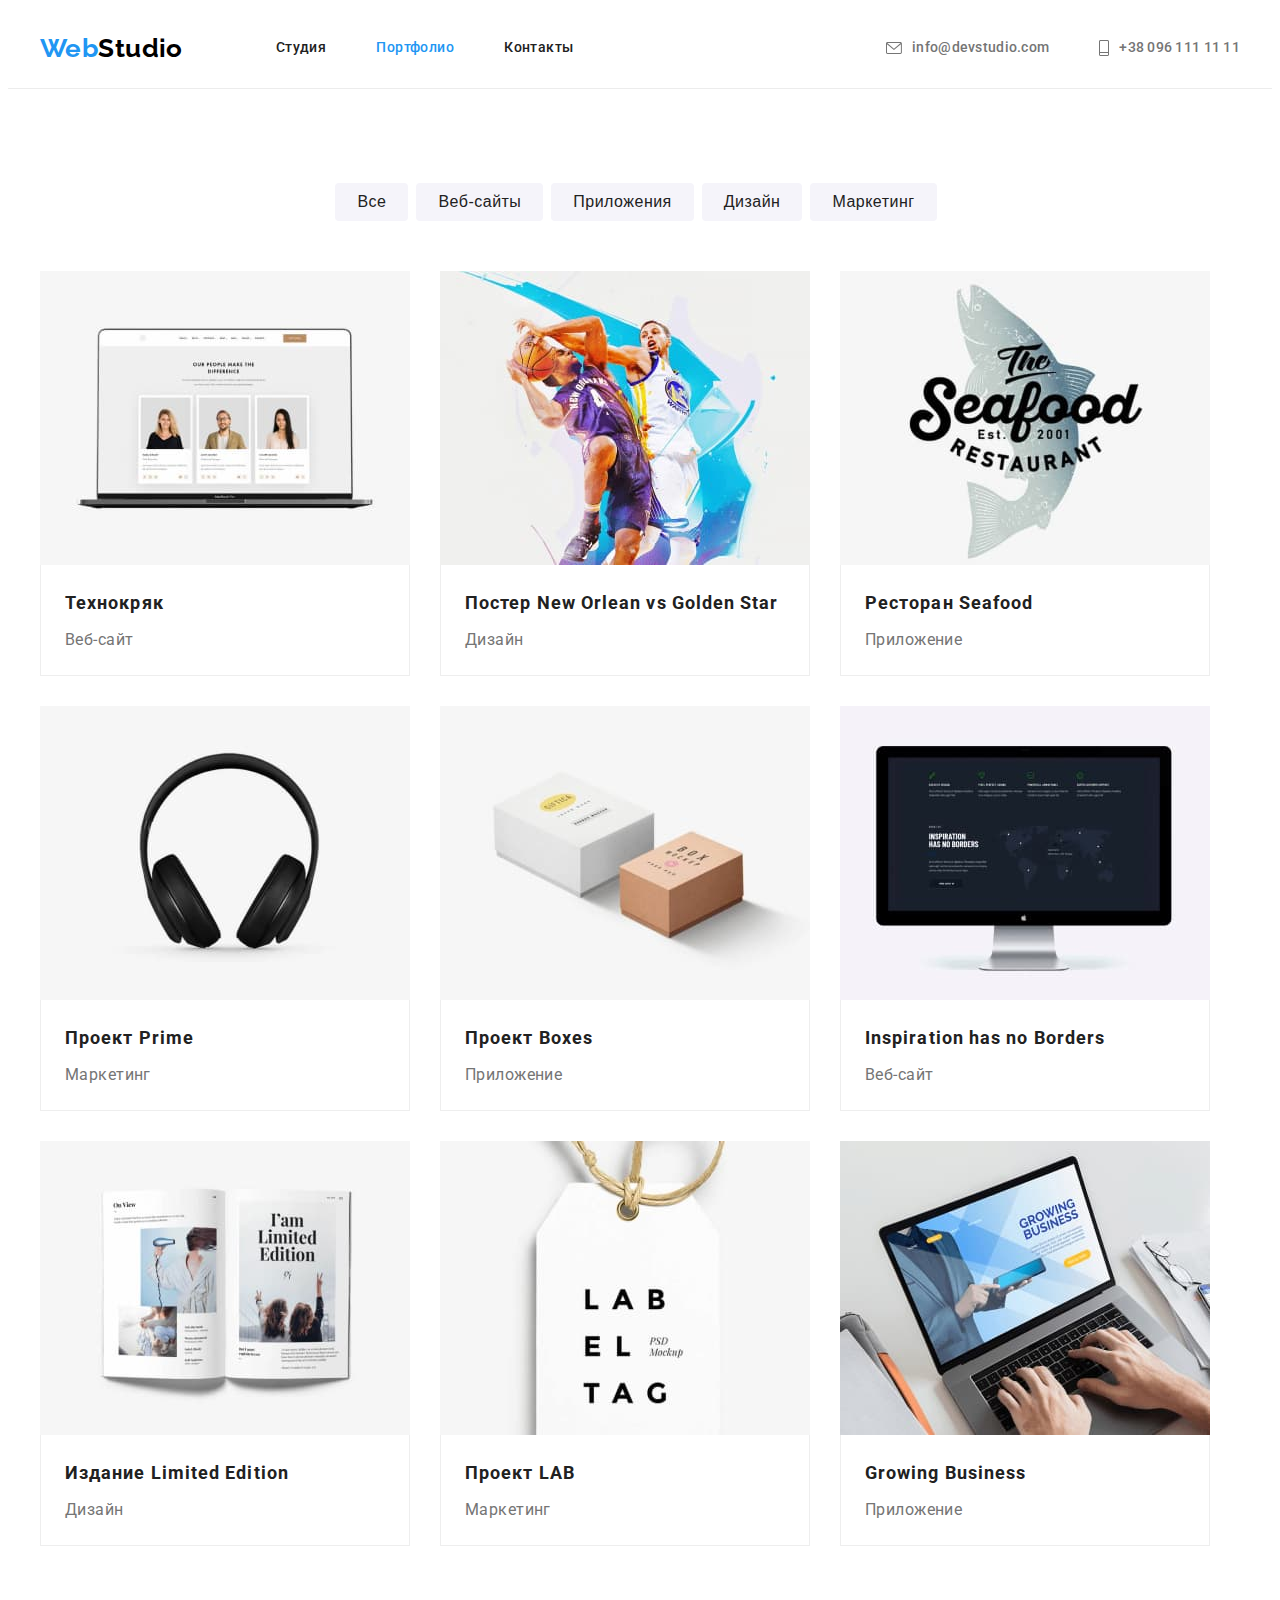
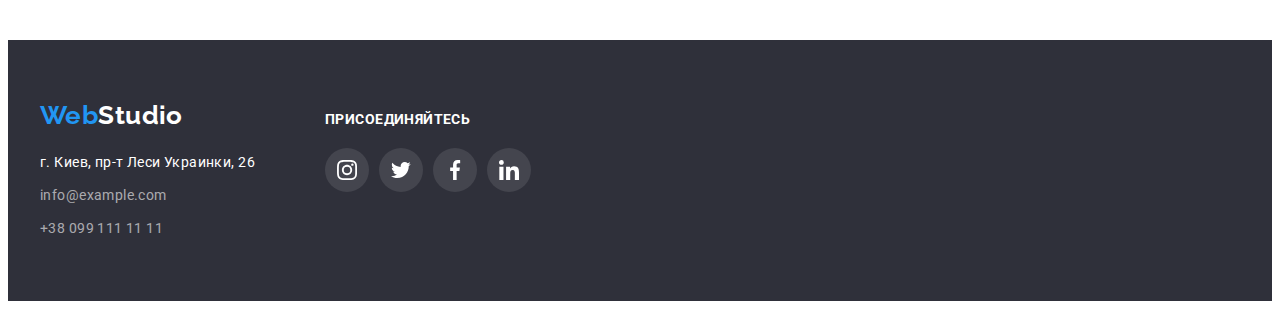
==== portfolio.html @ ec11562b "add hw-04" ====
<!DOCTYPE html>
<html lang="ru">
  <head>
    <meta charset="UTF-8" />
    <meta http-equiv="X-UA-Compatible" content="IE=edge" />
    <meta name="viewport" content="width=device-width, initial-scale=1.0" />
    <title>Портфолио</title>
    <link
      rel="stylesheet"
      href="https://cdnjs.cloudflare.com/ajax/libs/modern-normalize/1.1.0/modern-normalize.min.css"
      integrity="sha512-wpPYUAdjBVSE4KJnH1VR1HeZfpl1ub8YT/NKx4PuQ5NmX2tKuGu6U/JRp5y+Y8XG2tV+wKQpNHVUX03MfMFn9Q=="
      crossorigin="anonymous"
      referrerpolicy="no-referrer"
    />
    <link rel="preconnect" href="https://fonts.googleapis.com" />
    <link rel="preconnect" href="https://fonts.gstatic.com" crossorigin />
    <link
      href="https://fonts.googleapis.com/css2?family=Raleway:wght@700&family=Roboto:wght@400;500;900&display=swap"
      rel="stylesheet"
    />
    <link rel="stylesheet" href="./css/styles.css" />
  </head>
  <body>
    <!--Шапка-->
    <header class="header">
      <div class="container">
        <nav class="header-nav">
          <a class="logo link" href="./index.html" lang="en">
            Web<span class="logo-header">Studio</span>
          </a>
          <ul class="pages list">
            <li><a class="link" href="./index.html">Студия</a></li>
            <li><a class="link curent" href="./portfolio.html">Портфолио</a></li>
            <li><a class="link" href="">Контакты</a></li>
          </ul>
        </nav>
        <ul class="list">
          <li class="header-contact">
            <a class="contact-link link" href="mailto:info@devstudio.com">
              <svg class="header-icon" width="16px" height="12px">
                <use href="./images/symbol-defs.svg#icon-envelope"></use></svg
              >info@devstudio.com</a
            >
          </li>
          <li class="header-contact">
            <a class="contact-link link" href="tel:+380961111111">
              <svg class="header-icon" width="10px" height="16px">
                <use href="./images/symbol-defs.svg#icon-vector"></use></svg
              >+38 096 111 11 11</a
            >
          </li>
        </ul>
      </div>
    </header>

    <main>
      <section class="portfolio section">
        <div class="container">
          <h1 class="none">Портфолио</h1>
          <ul class="button list">
            <li><button class="btn-grey" type="button">Все</button></li>
            <li><button class="btn-grey" type="button">Веб-сайты</button></li>
            <li><button class="btn-grey" type="button">Приложения</button></li>
            <li><button class="btn-grey" type="button">Дизайн</button></li>
            <li><button class="btn-grey" type="button">Маркетинг</button></li>
          </ul>
          <ul class="portfolio-cards list">
            <li class="portfolio-item">
              <a
                class="card-link link" href="">
                <img
                src="./images/img-web1.jpg"
                alt="На мониторе ноутбука изображены фото людей"
                width="370"
              />
              <div class="border-cards">
                <h2 class="title-cards">Технокряк</h2>
                <p class="point">Веб-сайт</p>
              </div>
              </a>
            </li>
            <li class="portfolio-item">
              <a
                class="card-link link" href="">
                <img
                src="./images/img-diz1.jpg"
                alt="Два баскетболиста"
                width="370"
              />
              <div class="border-cards">
                <h2 class="title-cards">Постер New Orlean vs Golden Star</h2>
                <p class="point">Дизайн</p>
              </div>
              </a>
            </li>
            <li class="portfolio-item">
              <a class="card-link link" href=""> <img src="./images/img-app1.jpg" alt="Рыба" width="370" />
              <div class="border-cards">
                <h2 class="title-cards">Ресторан Seafood</h2>
                <p class="point">Приложение</p>
              </div>
              </a>
            </li>
            <li class="portfolio-item">
              <a class="card-link link" href=""> <img src="./images/img-mark1.jpg" alt="Наушники" width="370" />
              <div class="border-cards">
                <h2 class="title-cards">Проект Prime</h2>
                <p class="point">Маркетинг</p>
              </div>
            </a>
            </li>
            <li class="portfolio-item">
              <a class="card-link link" href=""> <img src="./images/img-app2.jpg" alt="Две коробки" width="370" />
              <div class="border-cards">
                <h2 class="title-cards">Проект Boxes</h2>
                <p class="point">Приложение</p>
              </div>
              </a>
            </li>
            <li class="portfolio-item">
              <a class="card-link link" href=""> <img src="./images/img-web2.jpg" alt="Монитор" width="370" />
              <div class="border-cards">
                <h2 class="title-cards" lang="en">Inspiration has no Borders</h2>
                <p class="point">Веб-сайт</p>
              </div>
              </a>
            </li>
            <li class="portfolio-item">
              <a class="card-link link" href=""> <img src="./images/img-diz2.jpg" alt="Книга" width="370" />
              <div class="border-cards">
                <h2 class="title-cards">Издание <span lang="en">Limited Edition</span></h2>
                <p class="point">Дизайн</p>
              </div>
              </a>
            </li>
            <li class="portfolio-item">
              <a class="card-link link" href=""> <img src="./images/img-mark2.jpg" alt="Брелок" width="370" />
              <div class="border-cards">
                <h2 class="title-cards">Проект LAB</h2>
                <p class="point">Маркетинг</p>
              </div>
              </a>
            </li>
            <li class="portfolio-item">
              <a class="card-link link" href=""> <img src="./images/img-app3.jpg" alt="Ноутбук" width="370" />
              <div class="border-cards">
                <h2 class="title-cards" lang="en">Growing Business</h2>
                <p class="point">Приложение</p>
              </div>
              </a>
            </li>
          </ul>
        </div>
      </section>
    </main>
    </a>

    <!--Подвал-->
    <footer class="footer">
      <div class="container">
        <div>
          <a class="logo link" href="./index.html" lang="en">
            Web<span class="logo-footer">Studio</span>
          </a>
          <address>
            <ul class="footer-connection list">
              <li>
                <a class="address link" href=""> г. Киев, пр-т Леси Украинки, 26</a>
              </li>
              <li>
                <a class="footer-contacts link" href="mailto:info@example.com">info@example.com</a>
              </li>
              <li>
                <a class="footer-contacts link" href="tel:+380991111111">+38 099 111 11 11</a>
              </li>
            </ul>
          </address>
        </div>
        <div class="join">
          <p class="header-join">Присоединяйтесь</p>
          <ul class="list">
            <li class="massenger-item">
              <a class="join-link link" aria-label="инстаграм">
                <svg class="join-icon" width="20px" height="20px">
                  <use href="./images/symbol-defs.svg#icon-instagram"></use></svg
              ></a>
            </li>
            <li class="massenger-item">
              <a class="join-link link" aria-label="твиттер">
                <svg class="join-icon" width="20px" height="20px">
                  <use href="./images/symbol-defs.svg#icon-twitter"></use></svg
              ></a>
            </li>
            <li class="massenger-item">
              <a class="join-link link" aria-label="фейсбук">
                <svg class="join-icon" width="20px" height="20px">
                  <use href="./images/symbol-defs.svg#icon-facebook"></use></svg
              ></a>
            </li>
            <li class="massenger-item">
              <a class="join-link link" aria-label="линкедин">
                <svg class="join-icon" width="20px" height="20px">
                  <use href="./images/symbol-defs.svg#icon-linkedin"></use></svg
              ></a>
            </li>
          </ul>
        </div>
      </div>
    </footer>
  </body>
</html>
---- css/styles.css ----
:root {
    --accent-color: #2196F3;
    --black:#000000;
    --white:#FFFFFF;
    --header-and-item: #212121;
    --adress-footer: #FFFFFF99;
    --black-fon: #2F303A;
    --gray-fon: #F5F4FA;
    --main: #757575;
    --hero-button: #188ce8;
    --border-header:#ECECEC;
    --border-cards:#EEEEEE;
    --shadow:rgba(0, 0, 0, 0.25);
    --bg-hero:#C4C4C4;
    --grad: rgba(47, 48, 58, 0.4);
    --massanger: #afb1b8;
}

body {
font-family: Roboto, sans-serif ;
color: var(--main);
background-color: var(--white);
font-weight: 400;
font-size: 14px;
line-height: 1.71;
letter-spacing: 0.03em;
}

.container {
    width: 1200px;
    padding: 0 15px;
    margin-left: auto;
    margin-right: auto;
}

.section{
    padding: 94px 0;
}

h1, h2, h3, h4, p, li, ul, a {
    margin: 0;
    padding: 0;
}

img {
    display: block;
    max-width: 100%;
    height: auto;
}

.list {
    list-style-type: none;
}

.link {
    text-decoration: none;
    color: currentColor;
}

/*Шапка*/
.header .container,
.header-nav,
.pages,
.contacts .list,
.contact-link {
    display: flex;
    align-items: center;
}

.header{
border-bottom: 1px solid var(--border-header);
}

.header .container{
height: 80px;
}


.logo {
    font-family: Raleway, sans-serif;
    font-weight:700;
    font-size: 26px;
    line-height: 1.19;    
    color: var(--accent-color);
 }

.logo-header {
    color: var(--black);
}

.header .logo {
    margin-right: 93px;
}

.pages .link{
    font-weight:500;
    font-size:14px;
    line-height: 0.88;
    color: var(--header-and-item);
    padding: 32px 0;
}

.header .list {
    display: flex;
    margin-left: auto;
}

.contact-link {
    font-weight:500;
    font-size:14px;
    line-height:1.14;
    letter-spacing: 0.02em;
    color: var(--main);
    padding: 20px 0;
}


.pages li:not(:last-child),
.contacts li:not(:last-child),
.header-contact:not(:last-child) {
    margin-right: 50px;
}

.header-icon{
    fill:currentColor;
    margin-right: 10px;
}

.link:hover,
.link:focus,
.link:active{
    color: var(--accent-color);
}


.pages .curent {
    color: var(--accent-color) ;
}

/*Студия*/

/*Герой*/

.hero {
    color: var(--white);
    background-color: var(--black-fon);
    text-align: center;
    text-transform: uppercase;
    line-height: 1.36;
    letter-spacing: 0.06em;
    background-color: var(--bg-hero);
    background-image: linear-gradient(var(--grad),var(--grad) ), url(../images/hero.jpg);
    background-repeat: no-repeat;
    background-position: center;
    max-width: 1600px;
    margin: 0 auto;
}

.hero .container {
    padding: 200px 0;
}

.hero-title {
    margin: auto;
    font-weight: 900;
    font-size: 44px;
    margin-bottom: 30px;
    width: 696px;
    letter-spacing: 0.06em;
    line-height: 1.36;
}

.button-blu {
    width: 200px;
    height: 50px;
    padding: 0;
    border: 2px transparent;
    border-radius: 4px;

    text-align: center; 
    color: var(--white);
    background-color: var(--accent-color);
    font-weight: 700;
    font-size: 16px;
    line-height: 1.88;
    letter-spacing: 0.06em;
}

.button-blu:active,
.button-blu:hover,
.button-blu:focus {
    background-color: var(--hero-button);
}

/*Особенности*/

.none {
    position: absolute;
    width: 1px;
    height: 1px;
    margin: -1px;
    border: 0;
    padding: 0;
    white-space: nowrap;
    clip-path: inset(100%);
    clip: rect(0 0 0 0);
    overflow: hidden;
}

.characteristic,
.characteristic .list,
.characteristic>.container>li{
display: flex;
    flex-wrap: wrap;
}

.characteristic li {
    width: 270px;
}

.characteristic-div {
    display: flex;
    justify-content: center;
    align-items: center;
    background-color: var(--gray-fon);
    width: 270px;
    height: 120px;
    margin-bottom: 30px;
    
}


.characteristic li:not(:nth-child(n+4)){
    margin-right: 30px;
}

.characteristic .title-item {
    margin-bottom: 10px;
    color: var(--header-and-item);
    font-size: 14px;
    line-height: 1.14;
    text-transform: uppercase;
}

/*Оглавление секций*/
.title {
    margin-bottom: 50px;

    color: var(--header-and-item);
    font-size: 36px;
    line-height: 1.17;
    text-align: center;
}

/*Чем мы занимаемся*/
.work.section {
    padding-top: 0;
}

.work .list {
    display: flex;
    flex-wrap: wrap;
}

.work li:not(:nth-child(n+3)) {
    margin-right: 30px;
}

/*Наша команда*/
.team {
    background-color: var(--gray-fon);
}

.team .list{
    display: flex;
    flex-wrap: wrap;
    justify-content:center;
}

.social-link{
margin-bottom: 30px;
}


.team-cards:not(:nth-child(n+4)) {
    margin-right: 30px;
}
.team-cards{
    width: 270px;
    background-color: var(--white);
    box-shadow: 0px 1px 3px rgba(0, 0, 0, 0.12), 0px 1px 1px rgba(0, 0, 0, 0.14), 0px 2px 1px rgba(0, 0, 0, 0.2);
    border-radius: 0px 0px 4px 4px;
}

.name {
    margin: 30px 0 10px 0;
    color: var(--header-and-item);
    font-weight: 500;
    font-size: 16px;
    line-height: 1.19;
    text-align: center;
}

.position {
    font-size: 16px;
    line-height: 1.19;
    text-align: center;
    margin-bottom: 16px;
}

.massenger-item {
    width: 44px;
    height: 44px;
    border-radius: 50%;
    fill: var(--massanger);
    cursor: pointer;
}

.team-link {
width: 100%;
    height: 100%;
    display: flex;
    align-items: center;
    justify-content: center;
}

.massenger-item:not(:last-child){
margin-right: 10px;
}

.massenger-item:active,
.massenger-item:hover,
.massenger-item:focus {
    background-color: var(--accent-color);
    fill: var(--white);
}

/*Постоянные клиенты*/
.klients ul{
    display: flex;
    justify-content: center;
}

.klients li {
    display: flex;
    justify-content: center;
    align-items: center;
    width: 170px;
    height: 92px;
    border: 1px solid var(--massanger);
    border-radius: 4px;
    fill: var(--massanger);
    cursor: pointer;
}
.klients li:not(:last-child){
margin-right: 30px;
}

.klients li:active,
.klients li:hover,
.klients li:focus {
    border: 1px solid var(--accent-color);
    fill: var(--accent-color);
}
/*Подвал*/
.footer {
    background-color: var(--black-fon);
    padding: 60px 0;
}

.footer .container {
    display: flex;
    align-items: baseline;
}

.footer .container > div:not(:last-child){
margin-right: 70px;
}

.footer .logo{
    display: block;
    margin-bottom: 20px;    
}


.logo-footer {
    color: var(--white);
}

.address{
    color: var(--white);
    font-style: normal;
    padding: 4px 0;
}

.footer-contacts {
    color: var(--adress-footer);
    font-style: normal;
    padding: 4px 0;
}

.footer-connection>li:not(:last-child) {
    margin-bottom: 9px;
}

.header-join{
line-height:1.14;
text-transform: uppercase;
color: var(--white);
margin-bottom: 20px;
font-weight: 700;
}

.join .massenger-item {
    fill: var(--white);
    background-color: rgba(255, 255, 255, 0.1);
}

.join ul{
    display: flex;
}

.join .massenger-item:not(:last-child) {
    margin-right: 10px;
}

.join .massenger-item:active,
.join .massenger-item:hover,
.join .massenger-item:focus {
    background-color: var(--accent-color);
}

.join-link{
    width: 100%;
        height: 100%;
        display: flex;
        justify-content: center;
        align-items: center;
}

/*Портфолио*/
.portfolio .button {
    display: flex;
    justify-content: center;
    margin-bottom: 50px;
}

.btn-grey:last-child {
margin-right: 8px;
}

.btn-grey {
    padding: 6px 22px;
    border-radius: 4px;
    border: 2px transparent;
    text-align: center;
    cursor: pointer;
    color: var(--header-and-item);
    background-color: var(--gray-fon);
    font-weight: 500;
    font-size: 16px;
    line-height: 1.63;
    letter-spacing: 0.03em;
}

.btn-grey:hover,
.btn-grey:focus,
.btn-grey:active {      
    color: var(--white);
    background-color: var(--accent-color);
    box-shadow: 0px 3px 1px rgba(0, 0, 0, 0.1), 0px 1px 2px rgba(0, 0, 0, 0.08), 0px 2px 2px rgba(0, 0, 0, 0.12);
}

.portfolio-cards{
        display: flex;
        flex-wrap: wrap;
}

.portfolio-item {
    margin-right: 30px;
    height: calc((100% - 60px) / 3);
    margin-bottom: 30px;
    width: 370px;
}

.portfolio-item>a {
    display: block;
}

.portfolio-item:nth-last-of-type(-n+3){
    margin-bottom: 0;
}

.portfolio-item:nth-child(3n){
    margin-right: 0;
}

.border-cards {
    border-bottom: 1px solid var(--border-cards);
    border-right: 1px solid var(--border-cards);
    border-left: 1px solid var(--border-cards);
    padding: 20px 24px;
}

.title-cards {
    color: var(--header-and-item);
    font-size: 18px;
    line-height: 2;
    letter-spacing: 0.06em;
        margin-bottom: 4px;
}

.point {
    font-size: 16px;
    line-height: 1.88;
    color: currentColor;
}

.portfolio .link{
color: currentColor;
}

.portfolio-item>a:hover,
.portfolio-item>a:focus {
    box-shadow: 0px 4px 4px rgba(0, 0, 0, 0.25);
}
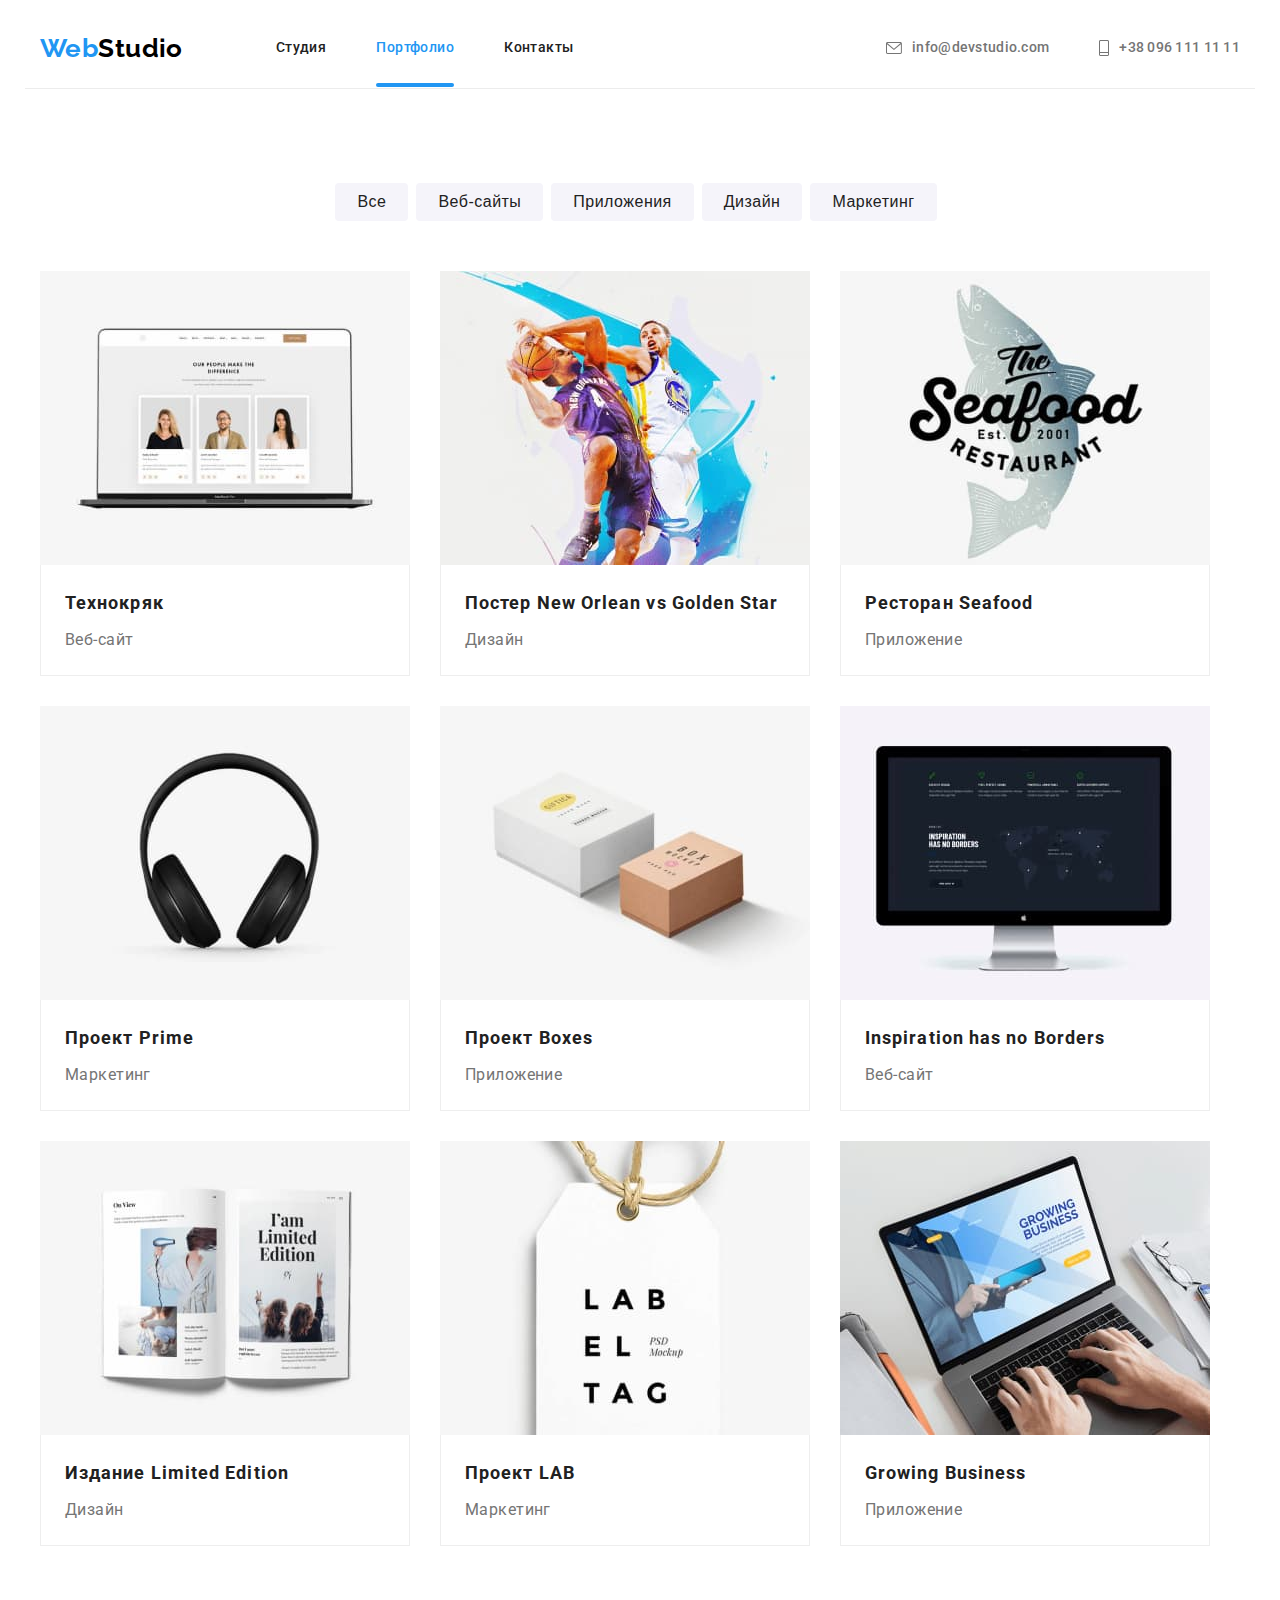
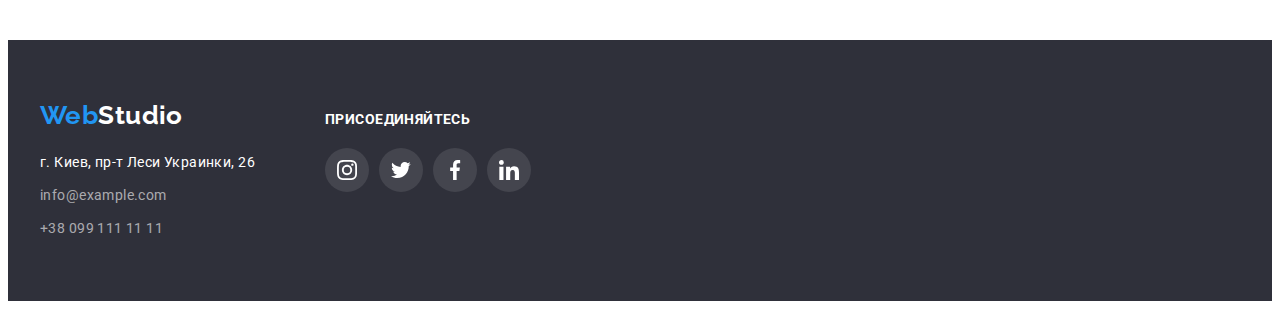
==== commit e8db14b7: "all task" ====
--- a/portfolio.html
+++ b/portfolio.html
@@ -1,211 +1,239 @@
 <!DOCTYPE html>
 <html lang="ru">
-  <head>
-    <meta charset="UTF-8" />
-    <meta http-equiv="X-UA-Compatible" content="IE=edge" />
-    <meta name="viewport" content="width=device-width, initial-scale=1.0" />
-    <title>Портфолио</title>
-    <link
-      rel="stylesheet"
-      href="https://cdnjs.cloudflare.com/ajax/libs/modern-normalize/1.1.0/modern-normalize.min.css"
-      integrity="sha512-wpPYUAdjBVSE4KJnH1VR1HeZfpl1ub8YT/NKx4PuQ5NmX2tKuGu6U/JRp5y+Y8XG2tV+wKQpNHVUX03MfMFn9Q=="
-      crossorigin="anonymous"
-      referrerpolicy="no-referrer"
-    />
-    <link rel="preconnect" href="https://fonts.googleapis.com" />
-    <link rel="preconnect" href="https://fonts.gstatic.com" crossorigin />
-    <link
-      href="https://fonts.googleapis.com/css2?family=Raleway:wght@700&family=Roboto:wght@400;500;900&display=swap"
-      rel="stylesheet"
-    />
-    <link rel="stylesheet" href="./css/styles.css" />
-  </head>
-  <body>
-    <!--Шапка-->
-    <header class="header">
+
+<head>
+  <meta charset="UTF-8" />
+  <meta http-equiv="X-UA-Compatible" content="IE=edge" />
+  <meta name="viewport" content="width=device-width, initial-scale=1.0" />
+  <title>Портфолио</title>
+  <link rel="stylesheet" href="https://cdnjs.cloudflare.com/ajax/libs/modern-normalize/1.1.0/modern-normalize.min.css"
+    integrity="sha512-wpPYUAdjBVSE4KJnH1VR1HeZfpl1ub8YT/NKx4PuQ5NmX2tKuGu6U/JRp5y+Y8XG2tV+wKQpNHVUX03MfMFn9Q=="
+    crossorigin="anonymous" referrerpolicy="no-referrer" />
+  <link rel="preconnect" href="https://fonts.googleapis.com" />
+  <link rel="preconnect" href="https://fonts.gstatic.com" crossorigin />
+  <link href="https://fonts.googleapis.com/css2?family=Raleway:wght@700&family=Roboto:wght@400;500;900&display=swap"
+    rel="stylesheet" />
+  <link rel="stylesheet" href="./css/styles.css" />
+</head>
+
+<body>
+  <!--Шапка-->
+  <header class="header">
+    <div class="container">
+      <nav class="header-nav">
+        <a class="logo link" href="./index.html" lang="en">
+          Web<span class="logo-header">Studio</span>
+        </a>
+        <ul class="pages list">
+          <li><a class="link" href="./index.html">Студия</a></li>
+          <li><a class="link curent" href="./portfolio.html">Портфолио</a></li>
+          <li><a class="link" href="">Контакты</a></li>
+        </ul>
+      </nav>
+      <ul class="list">
+        <li class="header-contact">
+          <a class="contact-link link" href="mailto:info@devstudio.com">
+            <svg class="header-icon" width="16px" height="12px">
+              <use href="./images/symbol-defs.svg#icon-envelope"></use>
+            </svg>info@devstudio.com</a>
+        </li>
+        <li class="header-contact">
+          <a class="contact-link link" href="tel:+380961111111">
+            <svg class="header-icon" width="10px" height="16px">
+              <use href="./images/symbol-defs.svg#icon-vector"></use>
+            </svg>+38 096 111 11 11</a>
+        </li>
+      </ul>
+    </div>
+  </header>
+
+  <main>
+    <section class="portfolio section">
       <div class="container">
-        <nav class="header-nav">
-          <a class="logo link" href="./index.html" lang="en">
-            Web<span class="logo-header">Studio</span>
-          </a>
-          <ul class="pages list">
-            <li><a class="link" href="./index.html">Студия</a></li>
-            <li><a class="link curent" href="./portfolio.html">Портфолио</a></li>
-            <li><a class="link" href="">Контакты</a></li>
-          </ul>
-        </nav>
-        <ul class="list">
-          <li class="header-contact">
-            <a class="contact-link link" href="mailto:info@devstudio.com">
-              <svg class="header-icon" width="16px" height="12px">
-                <use href="./images/symbol-defs.svg#icon-envelope"></use></svg
-              >info@devstudio.com</a
-            >
-          </li>
-          <li class="header-contact">
-            <a class="contact-link link" href="tel:+380961111111">
-              <svg class="header-icon" width="10px" height="16px">
-                <use href="./images/symbol-defs.svg#icon-vector"></use></svg
-              >+38 096 111 11 11</a
-            >
-          </li>
-        </ul>
-      </div>
-    </header>
-
-    <main>
-      <section class="portfolio section">
-        <div class="container">
-          <h1 class="none">Портфолио</h1>
-          <ul class="button list">
-            <li><button class="btn-grey" type="button">Все</button></li>
-            <li><button class="btn-grey" type="button">Веб-сайты</button></li>
-            <li><button class="btn-grey" type="button">Приложения</button></li>
-            <li><button class="btn-grey" type="button">Дизайн</button></li>
-            <li><button class="btn-grey" type="button">Маркетинг</button></li>
-          </ul>
-          <ul class="portfolio-cards list">
-            <li class="portfolio-item">
-              <a
-                class="card-link link" href="">
-                <img
-                src="./images/img-web1.jpg"
-                alt="На мониторе ноутбука изображены фото людей"
-                width="370"
-              />
+        <h1 class="none">Портфолио</h1>
+        <ul class="button list">
+          <li><button class="btn-grey" type="button">Все</button></li>
+          <li><button class="btn-grey" type="button">Веб-сайты</button></li>
+          <li><button class="btn-grey" type="button">Приложения</button></li>
+          <li><button class="btn-grey" type="button">Дизайн</button></li>
+          <li><button class="btn-grey" type="button">Маркетинг</button></li>
+        </ul>
+        <ul class="portfolio-cards list">
+          <li class="portfolio-item">
+            <a class="card-link link" href="">
+              <div class="portfolio-block">
+                <img src="./images/img-web1.jpg" alt="На мониторе ноутбука изображены фото людей" width="370" />
+                <p class="paragraph-card">Ресурс предлагает комплексные предложения с разным уровнем функционала и
+                  сервисов. Все это позволит посетителю получить исчерпывающие сведения о компании или частном лице.</p>
+              </div>
               <div class="border-cards">
                 <h2 class="title-cards">Технокряк</h2>
                 <p class="point">Веб-сайт</p>
               </div>
-              </a>
-            </li>
-            <li class="portfolio-item">
-              <a
-                class="card-link link" href="">
-                <img
-                src="./images/img-diz1.jpg"
-                alt="Два баскетболиста"
-                width="370"
-              />
+            </a>
+          </li>
+          <li class="portfolio-item">
+            <a class="card-link link" href="">
+              <div class="portfolio-block">
+                <img src="./images/img-diz1.jpg" alt="Два баскетболиста" width="370" />
+                <p class="paragraph-card">Ресурс предлагает комплексные предложения с разным уровнем функционала и
+                  сервисов. Все это позволит посетителю получить исчерпывающие сведения о компании или частном лице.</p>
+              </div>
               <div class="border-cards">
                 <h2 class="title-cards">Постер New Orlean vs Golden Star</h2>
                 <p class="point">Дизайн</p>
               </div>
-              </a>
-            </li>
-            <li class="portfolio-item">
-              <a class="card-link link" href=""> <img src="./images/img-app1.jpg" alt="Рыба" width="370" />
+            </a>
+          </li>
+          <li class="portfolio-item">
+            <a class="card-link link" href="">
+              <div class="portfolio-block">
+                <img src="./images/img-app1.jpg" alt="Рыба" width="370" />
+                <p class="paragraph-card">Ресурс предлагает комплексные предложения с разным уровнем функционала и
+                  сервисов. Все это позволит посетителю получить исчерпывающие сведения о компании или частном лице.</p>
+              </div>
               <div class="border-cards">
                 <h2 class="title-cards">Ресторан Seafood</h2>
                 <p class="point">Приложение</p>
               </div>
-              </a>
-            </li>
-            <li class="portfolio-item">
-              <a class="card-link link" href=""> <img src="./images/img-mark1.jpg" alt="Наушники" width="370" />
+            </a>
+          </li>
+          <li class="portfolio-item">
+            <a class="card-link link" href="">
+              <div class="portfolio-block">
+                <img src="./images/img-mark1.jpg" alt="Наушники" width="370" />
+                <p class="paragraph-card">Ресурс предлагает комплексные предложения с разным уровнем функционала и
+                  сервисов. Все это позволит посетителю получить исчерпывающие сведения о компании или частном лице.</p>
+              </div>
               <div class="border-cards">
                 <h2 class="title-cards">Проект Prime</h2>
                 <p class="point">Маркетинг</p>
               </div>
             </a>
-            </li>
-            <li class="portfolio-item">
-              <a class="card-link link" href=""> <img src="./images/img-app2.jpg" alt="Две коробки" width="370" />
+          </li>
+          <li class="portfolio-item">
+            <a class="card-link link" href="">
+              <div class="portfolio-block">
+                <img src="./images/img-app2.jpg" alt="Две коробки" width="370" />
+                <p class="paragraph-card">Ресурс предлагает комплексные предложения с разным уровнем функционала и
+                  сервисов. Все это позволит посетителю получить исчерпывающие сведения о компании или частном лице.</p>
+              </div>
               <div class="border-cards">
                 <h2 class="title-cards">Проект Boxes</h2>
                 <p class="point">Приложение</p>
               </div>
-              </a>
-            </li>
-            <li class="portfolio-item">
-              <a class="card-link link" href=""> <img src="./images/img-web2.jpg" alt="Монитор" width="370" />
+            </a>
+          </li>
+          <li class="portfolio-item">
+            <a class="card-link link" href="">
+              <div class="portfolio-block">
+                <img src="./images/img-web2.jpg" alt="Монитор" width="370" />
+                <p class="paragraph-card">Ресурс предлагает комплексные предложения с разным уровнем функционала и
+                  сервисов. Все это позволит посетителю получить исчерпывающие сведения о компании или частном лице.</p>
+              </div>
               <div class="border-cards">
                 <h2 class="title-cards" lang="en">Inspiration has no Borders</h2>
                 <p class="point">Веб-сайт</p>
               </div>
-              </a>
-            </li>
-            <li class="portfolio-item">
-              <a class="card-link link" href=""> <img src="./images/img-diz2.jpg" alt="Книга" width="370" />
+            </a>
+          </li>
+          <li class="portfolio-item">
+            <a class="card-link link" href="">
+              <div class="portfolio-block">
+                <img src="./images/img-diz2.jpg" alt="Книга" width="370" />
+                <p class="paragraph-card">Ресурс предлагает комплексные предложения с разным уровнем функционала и
+                  сервисов. Все это позволит посетителю получить исчерпывающие сведения о компании или частном лице.</p>
+              </div>
               <div class="border-cards">
                 <h2 class="title-cards">Издание <span lang="en">Limited Edition</span></h2>
                 <p class="point">Дизайн</p>
-              </div>
-              </a>
-            </li>
-            <li class="portfolio-item">
-              <a class="card-link link" href=""> <img src="./images/img-mark2.jpg" alt="Брелок" width="370" />
+
+            </a>
+          </li>
+          <li class="portfolio-item">
+            <a class="card-link link" href="">
+              <div class="portfolio-block">
+                <img src="./images/img-mark2.jpg" alt="Брелок" width="370" />
+                <p class="paragraph-card">Ресурс предлагает комплексные предложения с разным уровнем функционала и
+                  сервисов. Все это позволит посетителю получить исчерпывающие сведения о компании или частном лице.</p>
+              </div>
               <div class="border-cards">
                 <h2 class="title-cards">Проект LAB</h2>
                 <p class="point">Маркетинг</p>
-              </div>
-              </a>
-            </li>
-            <li class="portfolio-item">
-              <a class="card-link link" href=""> <img src="./images/img-app3.jpg" alt="Ноутбук" width="370" />
+
+            </a>
+          </li>
+          <li class="portfolio-item">
+            <a class="card-link link" href="">
+              <div class="portfolio-block">
+                <img src="./images/img-app3.jpg" alt="Ноутбук" width="370" />
+                <p class="paragraph-card">Ресурс предлагает комплексные предложения с разным уровнем функционала и
+                  сервисов. Все это позволит посетителю получить исчерпывающие сведения о компании или частном лице.</p>
+              </div>
               <div class="border-cards">
                 <h2 class="title-cards" lang="en">Growing Business</h2>
                 <p class="point">Приложение</p>
-              </div>
-              </a>
+
+            </a>
+          </li>
+        </ul>
+      </div>
+    </section>
+  </main>
+  </a>
+
+  <!--Подвал-->
+  <footer class="footer">
+    <div class="container">
+      <div>
+        <a class="logo link" href="./index.html" lang="en">
+          Web<span class="logo-footer">Studio</span>
+        </a>
+        <address>
+          <ul class="footer-connection list">
+            <li>
+              <a class="address link" href=""> г. Киев, пр-т Леси Украинки, 26</a>
+            </li>
+            <li>
+              <a class="footer-contacts link" href="mailto:info@example.com">info@example.com</a>
+            </li>
+            <li>
+              <a class="footer-contacts link" href="tel:+380991111111">+38 099 111 11 11</a>
             </li>
           </ul>
-        </div>
-      </section>
-    </main>
-    </a>
-
-    <!--Подвал-->
-    <footer class="footer">
-      <div class="container">
-        <div>
-          <a class="logo link" href="./index.html" lang="en">
-            Web<span class="logo-footer">Studio</span>
-          </a>
-          <address>
-            <ul class="footer-connection list">
-              <li>
-                <a class="address link" href=""> г. Киев, пр-т Леси Украинки, 26</a>
-              </li>
-              <li>
-                <a class="footer-contacts link" href="mailto:info@example.com">info@example.com</a>
-              </li>
-              <li>
-                <a class="footer-contacts link" href="tel:+380991111111">+38 099 111 11 11</a>
-              </li>
-            </ul>
-          </address>
-        </div>
-        <div class="join">
-          <p class="header-join">Присоединяйтесь</p>
-          <ul class="list">
-            <li class="massenger-item">
-              <a class="join-link link" aria-label="инстаграм">
-                <svg class="join-icon" width="20px" height="20px">
-                  <use href="./images/symbol-defs.svg#icon-instagram"></use></svg
-              ></a>
-            </li>
-            <li class="massenger-item">
-              <a class="join-link link" aria-label="твиттер">
-                <svg class="join-icon" width="20px" height="20px">
-                  <use href="./images/symbol-defs.svg#icon-twitter"></use></svg
-              ></a>
-            </li>
-            <li class="massenger-item">
-              <a class="join-link link" aria-label="фейсбук">
-                <svg class="join-icon" width="20px" height="20px">
-                  <use href="./images/symbol-defs.svg#icon-facebook"></use></svg
-              ></a>
-            </li>
-            <li class="massenger-item">
-              <a class="join-link link" aria-label="линкедин">
-                <svg class="join-icon" width="20px" height="20px">
-                  <use href="./images/symbol-defs.svg#icon-linkedin"></use></svg
-              ></a>
-            </li>
-          </ul>
-        </div>
+        </address>
       </div>
-    </footer>
-  </body>
-</html>
+      <div class="join">
+        <p class="header-join">Присоединяйтесь</p>
+        <ul class="list">
+          <li class="massenger-item">
+            <a class="join-link link" aria-label="инстаграм">
+              <svg class="join-icon" width="20px" height="20px">
+                <use href="./images/symbol-defs.svg#icon-instagram"></use>
+              </svg></a>
+          </li>
+          <li class="massenger-item">
+            <a class="join-link link" aria-label="твиттер">
+              <svg class="join-icon" width="20px" height="20px">
+                <use href="./images/symbol-defs.svg#icon-twitter"></use>
+              </svg></a>
+          </li>
+          <li class="massenger-item">
+            <a class="join-link link" aria-label="фейсбук">
+              <svg class="join-icon" width="20px" height="20px">
+                <use href="./images/symbol-defs.svg#icon-facebook"></use>
+              </svg></a>
+          </li>
+          <li class="massenger-item">
+            <a class="join-link link" aria-label="линкедин">
+              <svg class="join-icon" width="20px" height="20px">
+                <use href="./images/symbol-defs.svg#icon-linkedin"></use>
+              </svg></a>
+          </li>
+        </ul>
+      </div>
+    </div>
+  </footer>
+</body>
+
+</html>--- a/css/styles.css
+++ b/css/styles.css
@@ -14,6 +14,7 @@
     --bg-hero:#C4C4C4;
     --grad: rgba(47, 48, 58, 0.4);
     --massanger: #afb1b8;
+    --backdrop:rgba(0, 0, 0, 0.2);
 }
 
 body {
@@ -55,6 +56,8 @@
 .link {
     text-decoration: none;
     color: currentColor;
+
+    transition: color 250ms cubic-bezier(0.4, 0, 0.2, 1);
 }
 
 /*Шапка*/
@@ -67,12 +70,11 @@
     align-items: center;
 }
 
-.header{
-border-bottom: 1px solid var(--border-header);
-}
+
 
 .header .container{
 height: 80px;
+border-bottom: 1px solid var(--border-header);
 }
 
 
@@ -135,6 +137,19 @@
 
 .pages .curent {
     color: var(--accent-color) ;
+    position: relative;
+}
+
+.pages .curent::after{
+    content: '';
+    height: 4px;
+    background:var(--accent-color);
+    border-radius: 2px;
+    top: 100%;
+    left: 0;
+    width: 100%;
+    position: absolute;
+    transform: translate(0, -100%);
 }
 
 /*Студия*/
@@ -171,6 +186,8 @@
 }
 
 .button-blu {
+    transition: background-color 250ms cubic-bezier(0.4, 0, 0.2, 1);
+
     width: 200px;
     height: 50px;
     padding: 0;
@@ -190,6 +207,72 @@
 .button-blu:hover,
 .button-blu:focus {
     background-color: var(--hero-button);
+}
+
+.backdrop {
+    z-index: 100;
+    position: fixed;
+    top: 0;
+    left: 0;
+    width: 100%;
+    height: 100%;
+    background-color: var(--backdrop);
+
+    opacity: 1;
+    visibility: visible;
+    transition: opacity 250ms cubic-bezier(0.4, 0, 0.2, 1),
+    visibility 250ms cubic-bezier(0.4, 0, 0.2, 1),
+    transform 250ms cubic-bezier(0.4, 0, 0.2, 1);
+       
+    /* transform: rotateZ(0);
+    transition: transform 250ms cubic-bezier(0.4, 0, 0.2, 1); */
+}
+
+.backdrop.is-hidden {
+    transform: rotateZ(0.5turn);
+    visibility: hidden;
+    opacity: 0;
+    pointer-events: none;
+}
+
+.backdrop.is-hidden .modal{
+    transform: translate(-50%, -50%) scale(1.1);
+}
+
+.modal{
+position: relative;
+top: 50%;
+left: 50%;
+transform: translate(-50%, -50%) scale(1);
+transition: transform 250ms cubic-bezier(0.4, 0, 0.2, 1);
+
+width: 528px;
+height: 581px;
+
+padding: 8px;
+
+background-color: var(--white);
+box-shadow: 0px 1px 3px rgba(0, 0, 0, 0.12),
+0px 1px 1px rgba(0, 0, 0, 0.14),
+0px 2px 1px rgba(0, 0, 0, 0.2);
+border-radius: 4px;
+}
+
+.close{
+    position: absolute;
+    
+    top: 8px;
+    right: 8px;
+
+    display: flex;
+    align-items: center;
+    justify-content: center;
+
+    
+    width: 30px;
+    height: 30px;
+    border-radius: 50%;
+    border: 1px solid rgba(0, 0, 0, 0.1);
 }
 
 /*Особенности*/
@@ -266,6 +349,31 @@
     margin-right: 30px;
 }
 
+.work li{
+    position: relative;
+    z-index: 10;
+}
+
+.work-icon {
+    position: absolute;
+    bottom: 0;
+    left: 0;
+
+    display: flex;
+    align-items: center;
+    justify-content: center;
+
+    width: 370px;
+    height: 70px;
+    
+    font-weight: 700;
+    line-height: 1.14;
+    text-transform: uppercase;
+    color: var(--white);
+    background: rgba(47, 48, 58, 0.8);
+    
+}
+
 /*Наша команда*/
 .team {
     background-color: var(--gray-fon);
@@ -342,6 +450,9 @@
 }
 
 .klients li {
+    transition: border 250ms cubic-bezier(0.4, 0, 0.2, 1),
+    fill 250ms cubic-bezier(0.4, 0, 0.2, 1);
+
     display: flex;
     justify-content: center;
     align-items: center;
@@ -412,6 +523,7 @@
 }
 
 .join .massenger-item {
+    transition: background-color 250ms cubic-bezier(0.4, 0, 0.2, 1);
     fill: var(--white);
     background-color: rgba(255, 255, 255, 0.1);
 }
@@ -450,6 +562,10 @@
 }
 
 .btn-grey {
+    transition: color 250ms cubic-bezier(0.4, 0, 0.2, 1),
+    background-color 250ms cubic-bezier(0.4, 0, 0.2, 1),
+    box-shadow 250ms cubic-bezier(0.4, 0, 0.2, 1);
+
     padding: 6px 22px;
     border-radius: 4px;
     border: 2px transparent;
@@ -495,6 +611,34 @@
     margin-right: 0;
 }
 
+.portfolio-block {
+    position: relative;
+    overflow: hidden;
+}
+
+.paragraph-card {
+    position: absolute;
+    top: 0;
+    left: 0;
+    transform: translateY(100%);
+    transition: transform 250ms cubic-bezier(0.4, 0, 0.2, 1);
+
+    padding: 63px 24px;
+
+    width: 100%;
+    height: 100%;
+    
+
+    font-size: 18px;
+    line-height: 1.56;    
+    color: var(--white);
+    background-color: rgba(33, 150, 243, 0.9);;
+}
+
+.portfolio-item:hover .paragraph-card {
+    transform: translateY(0);
+}
+
 .border-cards {
     border-bottom: 1px solid var(--border-cards);
     border-right: 1px solid var(--border-cards);
@@ -520,6 +664,11 @@
 color: currentColor;
 }
 
+.portfolio-item>a{
+    box-shadow: 0;
+    transition: box-shadow 250ms cubic-bezier(0.4, 0, 0.2, 1);
+}
+
 .portfolio-item>a:hover,
 .portfolio-item>a:focus {
     box-shadow: 0px 4px 4px rgba(0, 0, 0, 0.25);
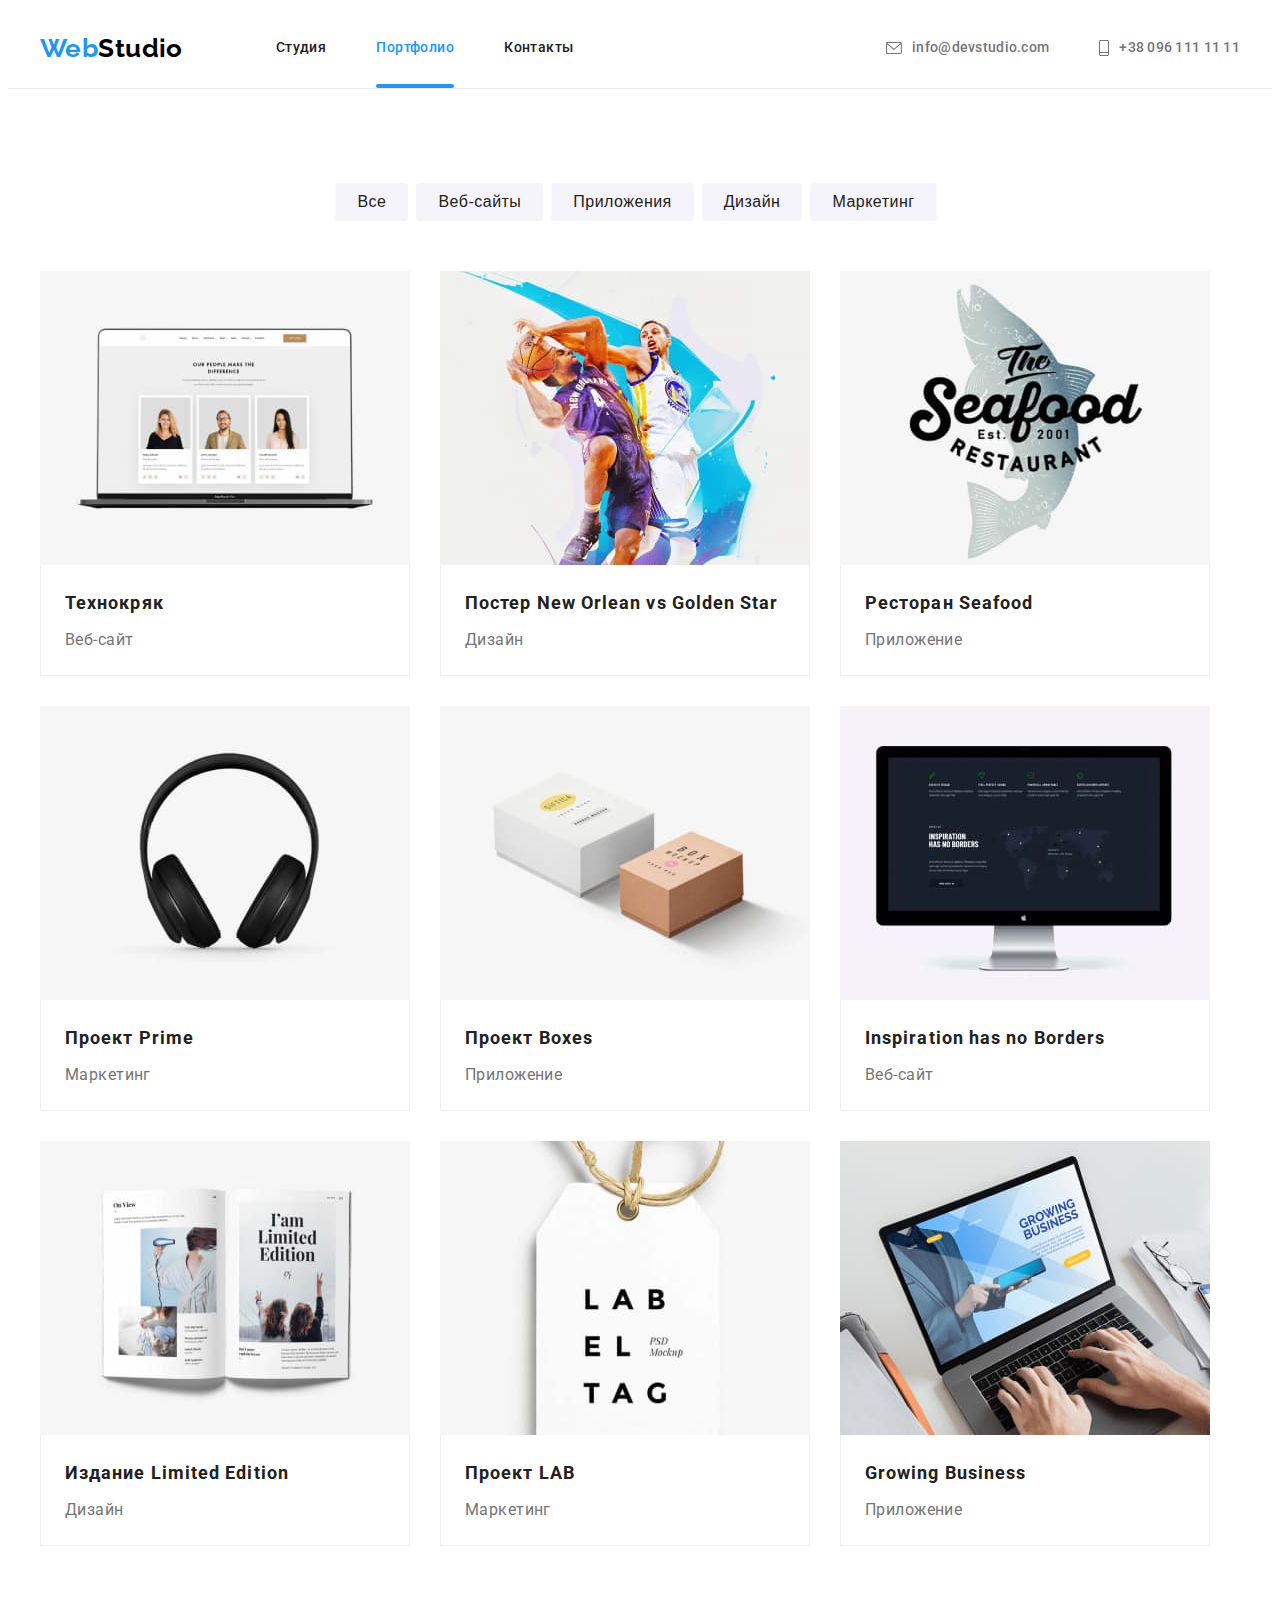
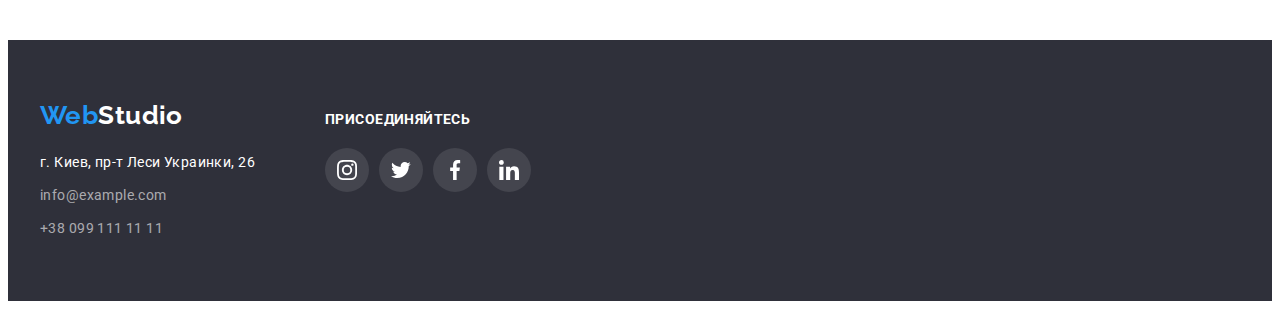
==== commit af1d5d0d: "focus corrected" ====
--- a/portfolio.html
+++ b/portfolio.html
@@ -147,7 +147,7 @@
               <div class="border-cards">
                 <h2 class="title-cards">Издание <span lang="en">Limited Edition</span></h2>
                 <p class="point">Дизайн</p>
-
+              </div>
             </a>
           </li>
           <li class="portfolio-item">
@@ -160,7 +160,7 @@
               <div class="border-cards">
                 <h2 class="title-cards">Проект LAB</h2>
                 <p class="point">Маркетинг</p>
-
+              </div>
             </a>
           </li>
           <li class="portfolio-item">
@@ -173,7 +173,7 @@
               <div class="border-cards">
                 <h2 class="title-cards" lang="en">Growing Business</h2>
                 <p class="point">Приложение</p>
-
+              </div>
             </a>
           </li>
         </ul>
--- a/css/styles.css
+++ b/css/styles.css
@@ -70,11 +70,12 @@
     align-items: center;
 }
 
-
+.header {
+    border-bottom: 1px solid var(--border-header);
+}
 
 .header .container{
 height: 80px;
-border-bottom: 1px solid var(--border-header);
 }
 
 
@@ -149,7 +150,7 @@
     left: 0;
     width: 100%;
     position: absolute;
-    transform: translate(0, -100%);
+    transform: translate(0, -3px);
 }
 
 /*Студия*/
@@ -635,7 +636,8 @@
     background-color: rgba(33, 150, 243, 0.9);;
 }
 
-.portfolio-item:hover .paragraph-card {
+.card-link:hover .paragraph-card,
+.card-link:focus .paragraph-card {
     transform: translateY(0);
 }
 
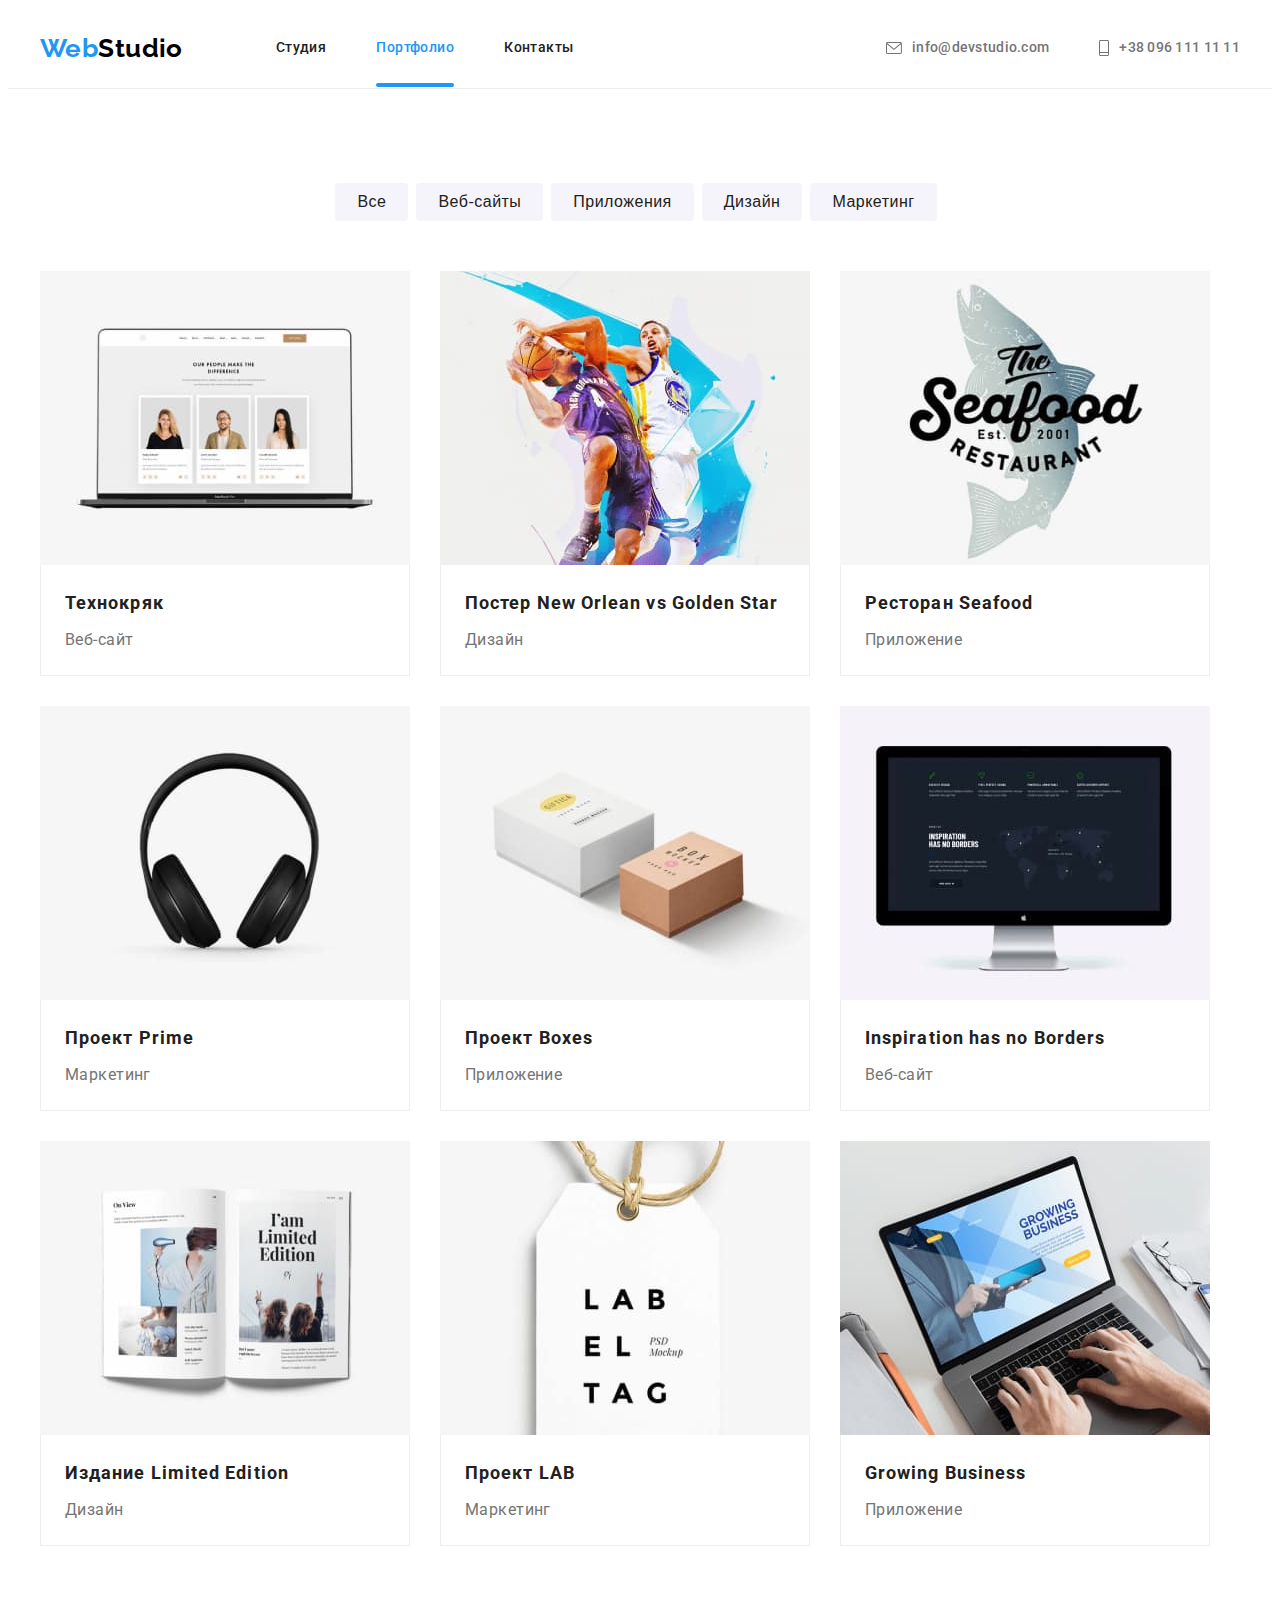
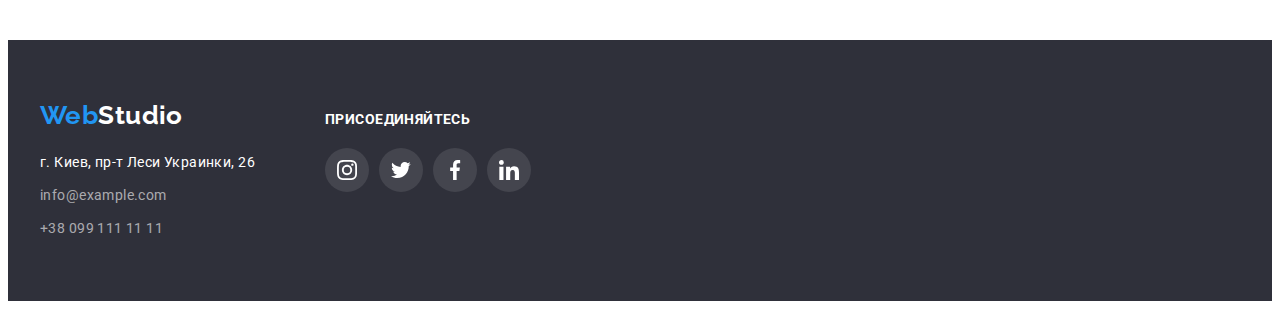
==== commit e34736b4: "corected focus" ====
--- a/portfolio.html
+++ b/portfolio.html
@@ -207,25 +207,25 @@
         <p class="header-join">Присоединяйтесь</p>
         <ul class="list">
           <li class="massenger-item">
-            <a class="join-link link" aria-label="инстаграм">
+            <a class="join-link link" aria-label="инстаграм" href="">
               <svg class="join-icon" width="20px" height="20px">
                 <use href="./images/symbol-defs.svg#icon-instagram"></use>
               </svg></a>
           </li>
           <li class="massenger-item">
-            <a class="join-link link" aria-label="твиттер">
+            <a class="join-link link" aria-label="твиттер" href="">
               <svg class="join-icon" width="20px" height="20px">
                 <use href="./images/symbol-defs.svg#icon-twitter"></use>
               </svg></a>
           </li>
           <li class="massenger-item">
-            <a class="join-link link" aria-label="фейсбук">
+            <a class="join-link link" aria-label="фейсбук" href="">
               <svg class="join-icon" width="20px" height="20px">
                 <use href="./images/symbol-defs.svg#icon-facebook"></use>
               </svg></a>
           </li>
           <li class="massenger-item">
-            <a class="join-link link" aria-label="линкедин">
+            <a class="join-link link" aria-label="линкедин" href="">
               <svg class="join-icon" width="20px" height="20px">
                 <use href="./images/symbol-defs.svg#icon-linkedin"></use>
               </svg></a>
--- a/css/styles.css
+++ b/css/styles.css
@@ -150,7 +150,7 @@
     left: 0;
     width: 100%;
     position: absolute;
-    transform: translate(0, -3px);
+    transform: translate(0, -4px);
 }
 
 /*Студия*/
@@ -417,7 +417,13 @@
     margin-bottom: 16px;
 }
 
-.massenger-item {
+
+.team-link {
+    width: 100%;
+    height: 100%;
+    display: flex;
+    align-items: center;
+    justify-content: center;
     width: 44px;
     height: 44px;
     border-radius: 50%;
@@ -425,21 +431,13 @@
     cursor: pointer;
 }
 
-.team-link {
-width: 100%;
-    height: 100%;
-    display: flex;
-    align-items: center;
-    justify-content: center;
-}
-
 .massenger-item:not(:last-child){
 margin-right: 10px;
 }
 
-.massenger-item:active,
-.massenger-item:hover,
-.massenger-item:focus {
+.team-link:active,
+.team-link:hover,
+.team-link:focus {
     background-color: var(--accent-color);
     fill: var(--white);
 }
@@ -450,7 +448,7 @@
     justify-content: center;
 }
 
-.klients li {
+.klients-link {
     transition: border 250ms cubic-bezier(0.4, 0, 0.2, 1),
     fill 250ms cubic-bezier(0.4, 0, 0.2, 1);
 
@@ -468,9 +466,9 @@
 margin-right: 30px;
 }
 
-.klients li:active,
-.klients li:hover,
-.klients li:focus {
+.klients-link:active,
+.klients-link:hover,
+.klients-link:focus {
     border: 1px solid var(--accent-color);
     fill: var(--accent-color);
 }
@@ -527,6 +525,10 @@
     transition: background-color 250ms cubic-bezier(0.4, 0, 0.2, 1);
     fill: var(--white);
     background-color: rgba(255, 255, 255, 0.1);
+
+    width: 44px;
+    height: 44px;
+    border-radius: 50%;
 }
 
 .join ul{
@@ -537,18 +539,23 @@
     margin-right: 10px;
 }
 
-.join .massenger-item:active,
-.join .massenger-item:hover,
-.join .massenger-item:focus {
+.join-link:active,
+.join-link:hover,
+.join-link:focus {
     background-color: var(--accent-color);
 }
+   
 
 .join-link{
+    color: var(--massanger);
+    fill: var(--white);
     width: 100%;
-        height: 100%;
-        display: flex;
-        justify-content: center;
-        align-items: center;
+    height: 100%;
+    display: flex;
+    justify-content: center;
+    align-items: center;
+    border-radius: 50%;
+    
 }
 
 /*Портфолио*/
